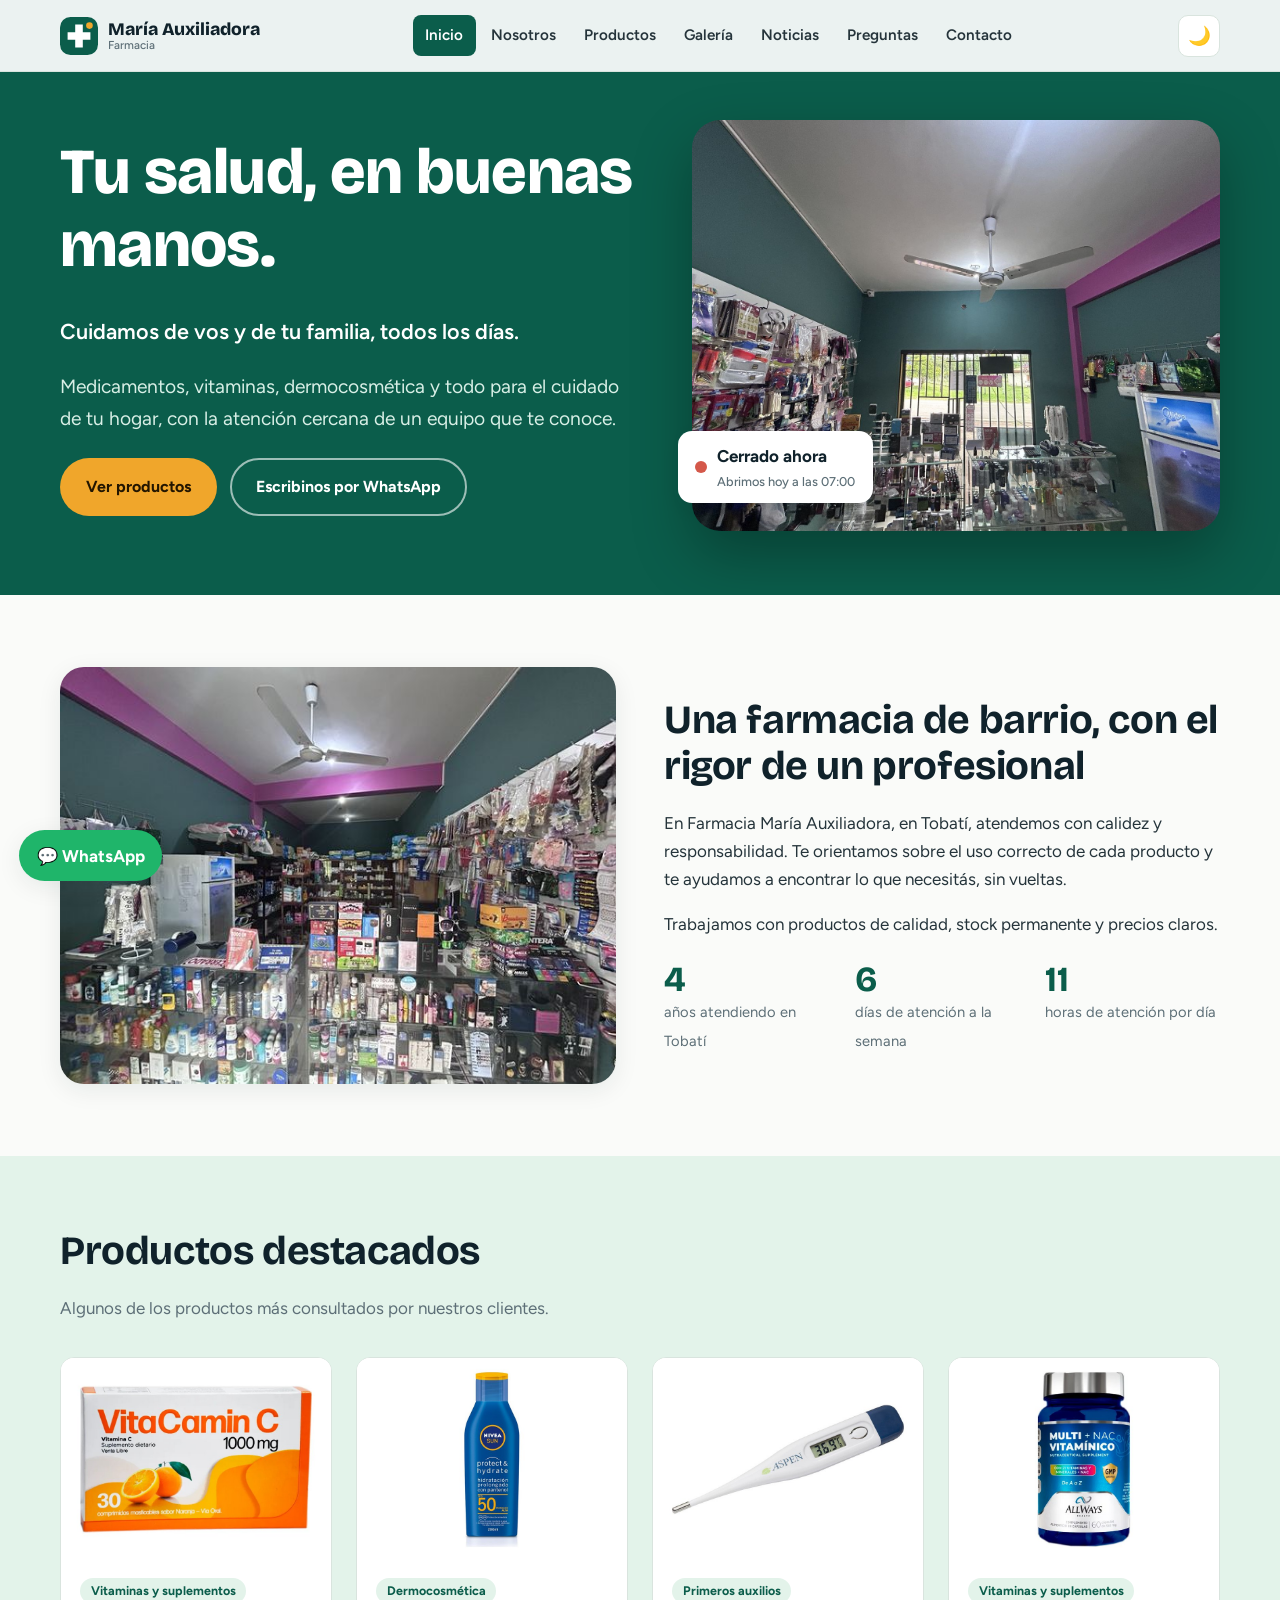
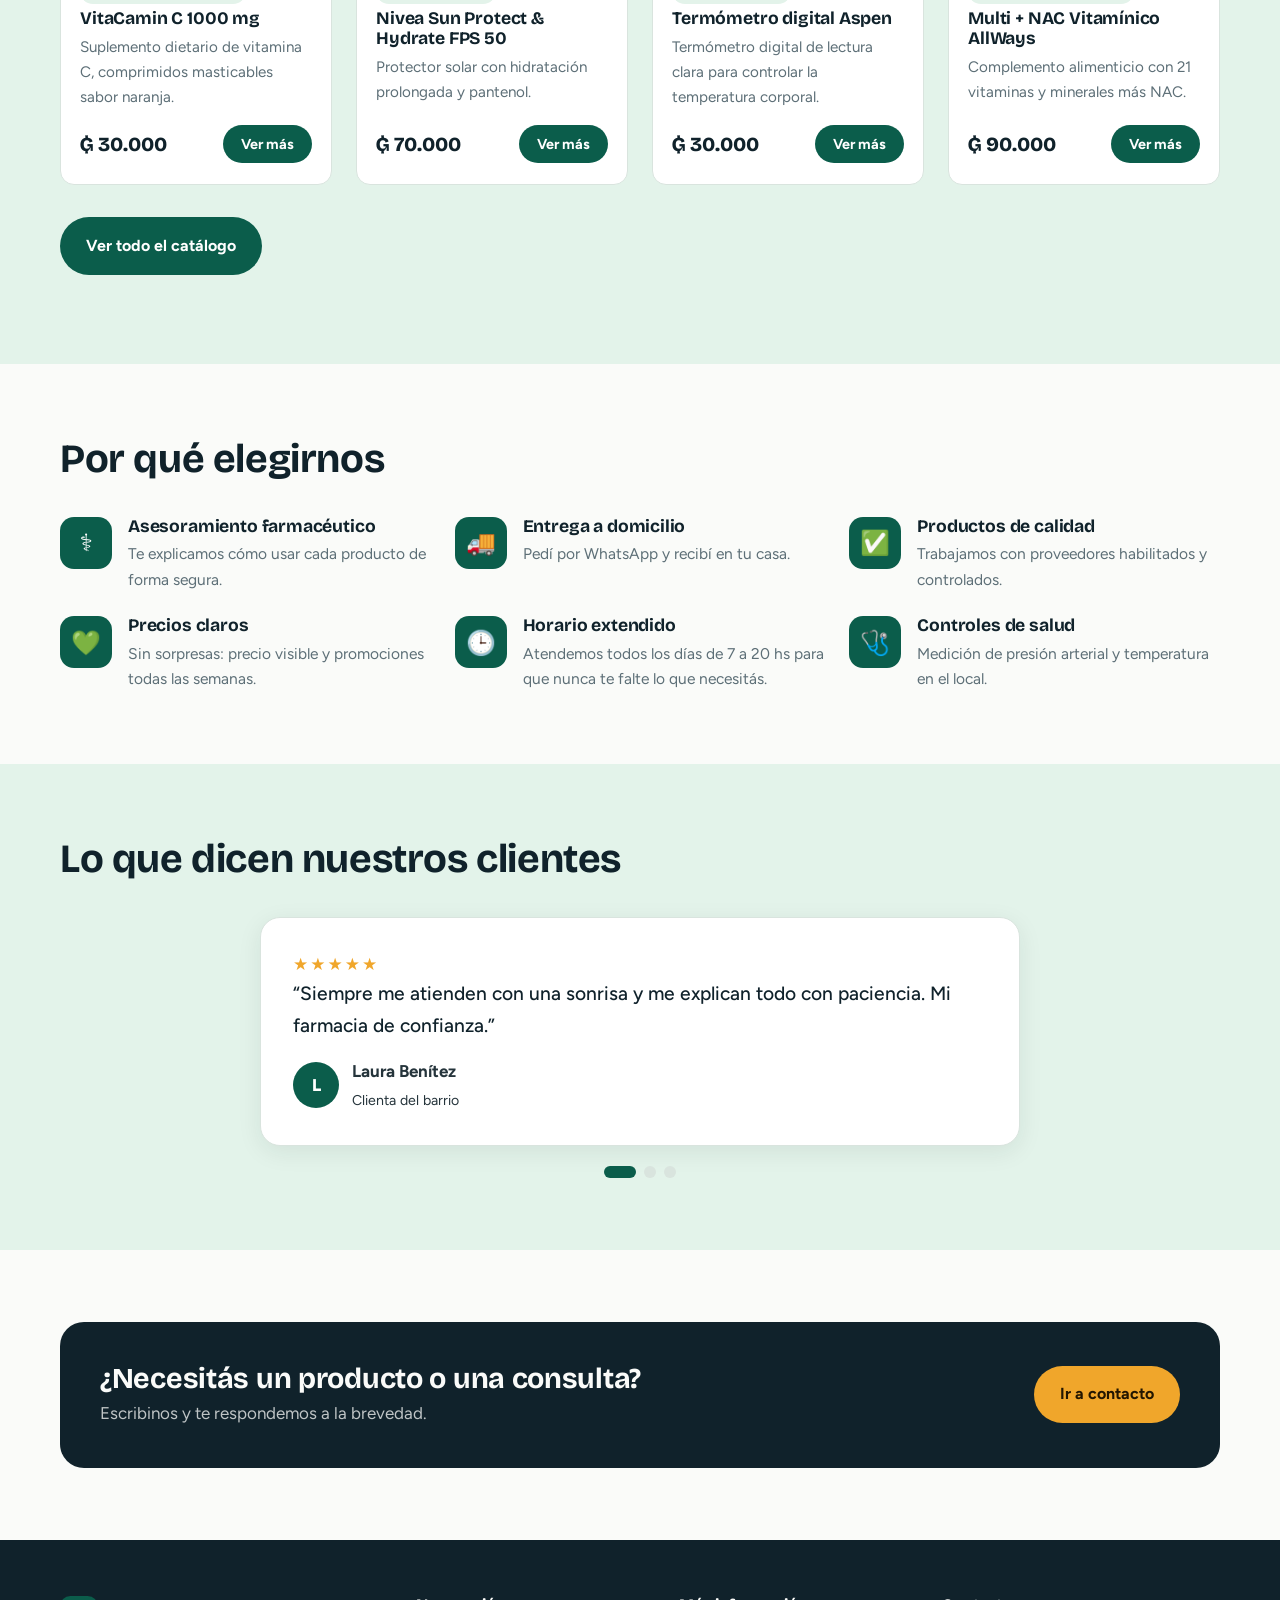
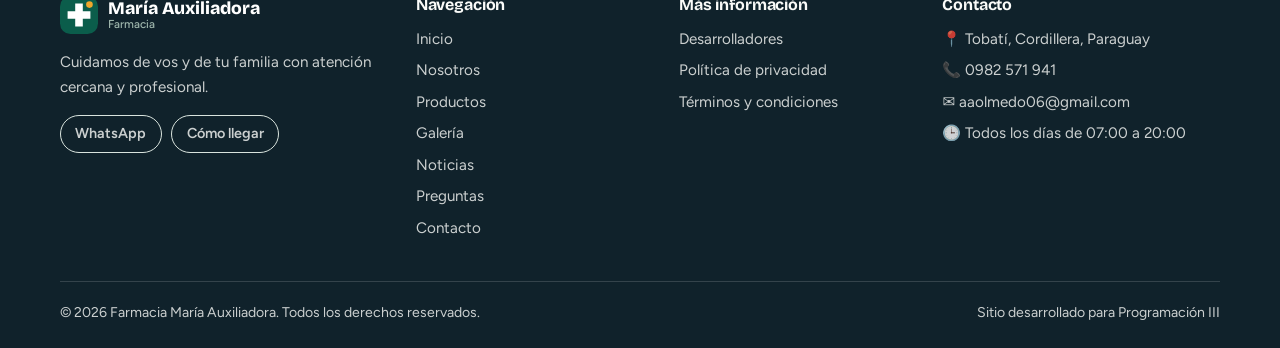
==== index.html @ 0230e65f "Add files via upload" ====
<!DOCTYPE html>
<html lang="es">
<head>
  <meta charset="UTF-8">
  <meta name="viewport" content="width=device-width, initial-scale=1">
  <title>Inicio | Farmacia María Auxiliadora</title>
  <meta name="description" content="Farmacia María Auxiliadora: medicamentos, vitaminas, dermocosmética y atención farmacéutica cerca tuyo.">
  <link rel="icon" href="data:image/svg+xml,%3Csvg xmlns='http://www.w3.org/2000/svg' viewBox='0 0 40 40'%3E%3Crect width='40' height='40' rx='11' fill='%230b5d4b'/%3E%3Cpath d='M16 8h8v8h8v8h-8v8h-8v-8H8v-8h8z' fill='%23fff'/%3E%3C/svg%3E">
  <link rel="preconnect" href="https://fonts.googleapis.com">
  <link rel="preconnect" href="https://fonts.gstatic.com" crossorigin>
  <link href="https://fonts.googleapis.com/css2?family=Bricolage+Grotesque:opsz,wght@12..96,500;12..96,700;12..96,800&family=Figtree:wght@400;500;600;700&display=swap" rel="stylesheet">
  <!-- Aplica el tema guardado antes de pintar la página (evita parpadeo) -->
  <script>
    try {
      var t = localStorage.getItem("tema") || (matchMedia("(prefers-color-scheme: dark)").matches ? "dark" : "light");
      document.documentElement.dataset.theme = t;
    } catch (e) {}
  </script>
  <link rel="stylesheet" href="css/styles.css">
</head>
<body>
  <a class="saltar" href="#contenido">Saltar al contenido</a>

  <header class="header">
    <div class="contenedor">
      <a class="logo" href="index.html" aria-label="Farmacia María Auxiliadora, ir al inicio"><svg viewBox="0 0 40 40" aria-hidden="true"><rect width="40" height="40" rx="11" fill="#0b5d4b"/><path d="M16 8h8v8h8v8h-8v8h-8v-8H8v-8h8z" fill="#fff"/><circle cx="31" cy="9" r="3.5" fill="#f0a62b"/></svg><span>María Auxiliadora<small>Farmacia</small></span></a>
      <nav class="nav" id="nav" aria-label="Navegación principal"><ul><li><a href="index.html" aria-current="page">Inicio</a></li><li><a href="nosotros.html">Nosotros</a></li><li><a href="productos.html">Productos</a></li><li><a href="galeria.html">Galería</a></li><li><a href="noticias.html">Noticias</a></li><li><a href="faq.html">Preguntas</a></li><li><a href="contacto.html">Contacto</a></li></ul></nav>
      <div class="acciones-header">
        <button class="btn-icono" id="btn-tema" aria-label="Cambiar tema">🌙</button>
        <button class="btn-icono menu-btn" id="btn-menu" aria-label="Abrir menú" aria-expanded="false" aria-controls="nav">☰</button>
      </div>
    </div>
  </header>

  <main id="contenido">
    <section class="hero">
      <div class="contenedor hero-grid">
        <div class="hero-texto">
          <h1>Tu salud, en buenas manos.</h1>
          <p class="eslogan">Cuidamos de vos y de tu familia, todos los días.</p>
          <p>Medicamentos, vitaminas, dermocosmética y todo para el cuidado de tu hogar, con la atención cercana de un equipo que te conoce.</p>
          <div class="hero-botones">
            <a class="btn btn-primario" href="productos.html">Ver productos</a>
            <a class="btn btn-secundario" data-wa data-wa-texto="Hola, quisiera hacer una consulta." href="#">Escribinos por WhatsApp</a>
          </div>
        </div>
        <div class="hero-imagen">
          <img src="img/gal-18.jpg" alt="Interior de la farmacia con góndolas de productos" width="900" height="700">
          <div class="estado-abierto" data-abierto role="status"><span class="punto"></span><div><span class="estado-texto">Verificando…</span><small class="estado-detalle"></small></div></div>
        </div>
      </div>
    </section>

    <section class="seccion" id="presentacion">
      <div class="contenedor grid-2">
        <img class="imagen-redonda" src="img/gal-04-t.jpg" alt="Mostrador y góndolas de la farmacia" loading="lazy">
        <div>
          <h2>Una farmacia de barrio, con el rigor de un profesional</h2>
          <p>En Farmacia María Auxiliadora, en Tobatí, atendemos con calidez y responsabilidad. Te orientamos sobre el uso correcto de cada producto y te ayudamos a encontrar lo que necesitás, sin vueltas.</p>
          <p>Trabajamos con productos de calidad, stock permanente y precios claros.</p>
          <div class="contadores">
            <div class="contador"><strong data-contar="5">0</strong><span>años atendiendo en Tobatí</span></div>
            <div class="contador"><strong data-contar="7">0</strong><span>días de atención a la semana</span></div>
            <div class="contador"><strong data-contar="13">0</strong><span>horas de atención por día</span></div>
          </div>
        </div>
      </div>
    </section>

    <section class="seccion alt" id="destacados">
      <div class="contenedor">
        <div class="encabezado-seccion">
          <h2>Productos destacados</h2>
          <p>Algunos de los productos más consultados por nuestros clientes.</p>
        </div>
        <div class="grid-4" id="grid-destacados"></div>
        <p style="margin-top:2rem"><a class="btn btn-oscuro" href="productos.html">Ver todo el catálogo</a></p>
      </div>
    </section>

    <section class="seccion" id="beneficios">
      <div class="contenedor">
        <div class="encabezado-seccion"><h2>Por qué elegirnos</h2></div>
        <div class="grid-3">
          <div class="beneficio"><span class="ico">⚕️</span><div><h3>Asesoramiento farmacéutico</h3><p>Te explicamos cómo usar cada producto de forma segura.</p></div></div>
          <div class="beneficio"><span class="ico">🚚</span><div><h3>Entrega a domicilio</h3><p>Pedí por WhatsApp y recibí en tu casa.</p></div></div>
          <div class="beneficio"><span class="ico">✅</span><div><h3>Productos de calidad</h3><p>Trabajamos con proveedores habilitados y controlados.</p></div></div>
          <div class="beneficio"><span class="ico">💚</span><div><h3>Precios claros</h3><p>Sin sorpresas: precio visible y promociones todas las semanas.</p></div></div>
          <div class="beneficio"><span class="ico">🕒</span><div><h3>Horario extendido</h3><p>Atendemos todos los días de 7 a 20 hs para que nunca te falte lo que necesitás.</p></div></div>
          <div class="beneficio"><span class="ico">🩺</span><div><h3>Controles de salud</h3><p>Medición de presión arterial y temperatura en el local.</p></div></div>
        </div>
      </div>
    </section>

    <section class="seccion alt" id="testimonios-seccion">
      <div class="contenedor">
        <div class="encabezado-seccion"><h2>Lo que dicen nuestros clientes</h2></div>
        <div class="testimonios" id="testimonios" aria-live="polite"></div>
      </div>
    </section>

    <section class="seccion">
      <div class="contenedor">
        <div class="banda">
          <div><h2>¿Necesitás un producto o una consulta?</h2><p>Escribinos y te respondemos a la brevedad.</p></div>
          <a class="btn btn-primario" href="contacto.html">Ir a contacto</a>
        </div>
      </div>
    </section>
  </main>

  <footer class="footer">
    <div class="contenedor">
      <div class="footer-grid">
        <div>
          <a class="logo" href="index.html" style="color:#fff"><svg viewBox="0 0 40 40" aria-hidden="true"><rect width="40" height="40" rx="11" fill="#0b5d4b"/><path d="M16 8h8v8h8v8h-8v8h-8v-8H8v-8h8z" fill="#fff"/><circle cx="31" cy="9" r="3.5" fill="#f0a62b"/></svg><span>María Auxiliadora<small style="color:#9fb7ad">Farmacia</small></span></a>
          <p style="margin-top:1rem">Cuidamos de vos y de tu familia con atención cercana y profesional.</p>
          <div class="redes">
            <a data-wa href="#">WhatsApp</a>
            <a data-mapa-link href="#">Cómo llegar</a>
          </div>
        </div>
        <div>
          <h3>Navegación</h3>
          <ul><li><a href="index.html">Inicio</a></li><li><a href="nosotros.html">Nosotros</a></li><li><a href="productos.html">Productos</a></li><li><a href="galeria.html">Galería</a></li><li><a href="noticias.html">Noticias</a></li><li><a href="faq.html">Preguntas</a></li><li><a href="contacto.html">Contacto</a></li></ul>
        </div>
        <div>
          <h3>Más información</h3>
          <ul>
            <li><a href="desarrolladores.html">Desarrolladores</a></li>
            <li><a href="privacidad.html">Política de privacidad</a></li>
            <li><a href="privacidad.html#terminos">Términos y condiciones</a></li>
          </ul>
        </div>
        <div>
          <h3>Contacto</h3>
          <ul>
            <li>📍 <span data-cfg="direccion">Dirección</span></li>
            <li>📞 <a data-tel href="#"><span data-cfg="telefono">Teléfono</span></a></li>
            <li>✉️ <a data-mail href="#"><span data-cfg="email">Correo</span></a></li>
            <li>🕒 <span data-cfg="horarioTexto">Horario</span></li>
          </ul>
        </div>
      </div>
      <div class="footer-final">
        <span>© <span data-anio>2026</span> Farmacia María Auxiliadora. Todos los derechos reservados.</span>
        <span>Sitio desarrollado para Programación III</span>
      </div>
    </div>
  </footer>

  <a class="whatsapp-flotante" data-wa href="#" aria-label="Escribinos por WhatsApp">💬 <span>WhatsApp</span></a>
  <button class="volver-arriba" id="volver-arriba" aria-label="Volver arriba">↑</button>

  <!-- Modal reutilizable (productos, noticias, galería) -->
  <div class="modal-fondo" id="modal">
    <div class="modal" role="dialog" aria-modal="true" aria-label="Información ampliada">
      <button class="btn-icono modal-cerrar" aria-label="Cerrar">✕</button>
      <div id="modal-cuerpo"></div>
    </div>
  </div>

  <script src="js/config.js"></script>
  <script src="js/data.js"></script>
  <script src="js/main.js"></script>
  <script src="js/productos.js"></script>
</body>
</html>
---- css/styles.css ----
/* ==========================================================
   Farmacia María Auxiliadora - Hoja de estilos principal
   Índice: 1 Variables · 2 Base · 3 Header · 4 Botones · 5 Hero
   6 Secciones · 7 Tarjetas · 8 Modal · 9 Galería · 10 FAQ
   11 Formulario · 12 Footer · 13 Utilidades · 14 Responsive
   ========================================================== */

/* 1. VARIABLES (tema claro por defecto) */
:root {
  --verde: #0b5d4b;
  --verde-claro: #1d8b6f;
  --menta: #e3f3ea;
  --ambar: #f0a62b;
  --tinta: #10222b;
  --texto: #25343b;
  --suave: #5d6f77;
  --fondo: #fafbf9;
  --superficie: #ffffff;
  --borde: #d9e4de;
  --sombra: 0 6px 24px rgba(16, 34, 43, .08);
  --radio: 14px;
  --alto-header: 72px;
  color-scheme: light;
}
:root[data-theme="dark"] {
  --verde: #4cc4a0;
  --verde-claro: #6fd6b6;
  --menta: #14312b;
  --ambar: #f5b950;
  --tinta: #eaf3ef;
  --texto: #cfdcd6;
  --suave: #93a69e;
  --fondo: #0c1815;
  --superficie: #13231f;
  --borde: #25403a;
  --sombra: 0 6px 24px rgba(0, 0, 0, .4);
  color-scheme: dark;
}

/* 2. BASE */
*, *::before, *::after { box-sizing: border-box; }
html { scroll-behavior: smooth; scroll-padding-top: var(--alto-header); }
body {
  margin: 0;
  font-family: "Figtree", system-ui, -apple-system, "Segoe UI", sans-serif;
  font-size: 1.0625rem;
  line-height: 1.65;
  color: var(--texto);
  background: var(--fondo);
  transition: background .3s, color .3s;
}
img { max-width: 100%; height: auto; display: block; }
h1, h2, h3, h4 {
  font-family: "Bricolage Grotesque", "Figtree", system-ui, sans-serif;
  color: var(--tinta);
  line-height: 1.15;
  margin: 0 0 .5em;
  letter-spacing: -.01em;
}
h1 { font-size: clamp(2.3rem, 5.5vw, 4rem); font-weight: 800; }
h2 { font-size: clamp(1.7rem, 3.4vw, 2.5rem); font-weight: 700; }
h3 { font-size: 1.25rem; font-weight: 700; }
p { margin: 0 0 1em; max-width: 68ch; }
a { color: var(--verde); }
:focus-visible { outline: 3px solid var(--ambar); outline-offset: 2px; border-radius: 4px; }
.contenedor { width: min(1160px, 92%); margin-inline: auto; }
.solo-lectores { position: absolute; width: 1px; height: 1px; overflow: hidden; clip: rect(0 0 0 0); white-space: nowrap; }
.saltar { position: absolute; left: -999px; top: 8px; background: var(--ambar); color: #000; padding: .5rem 1rem; z-index: 200; border-radius: 6px; }
.saltar:focus { left: 8px; }

/* 3. HEADER FIJO */
.header {
  position: fixed; inset: 0 0 auto 0; height: var(--alto-header); z-index: 100;
  background: color-mix(in srgb, var(--superficie) 92%, transparent);
  backdrop-filter: blur(10px);
  border-bottom: 1px solid var(--borde);
}
.header .contenedor { height: 100%; display: flex; align-items: center; justify-content: space-between; gap: 1rem; }
.logo { display: flex; align-items: center; gap: .6rem; text-decoration: none; color: var(--tinta); font-family: "Bricolage Grotesque", sans-serif; font-weight: 800; font-size: 1.1rem; line-height: 1.1; }
.logo svg { width: 38px; height: 38px; flex: none; }
.logo small { display: block; font-family: "Figtree", sans-serif; font-weight: 500; font-size: .72rem; color: var(--suave); }
.nav ul { list-style: none; display: flex; gap: .15rem; margin: 0; padding: 0; }
.nav a { display: block; padding: .5rem .8rem; border-radius: 8px; text-decoration: none; color: var(--texto); font-weight: 600; font-size: .95rem; transition: background .2s, color .2s; }
.nav a:hover { background: var(--menta); color: var(--verde); }
.nav a[aria-current="page"] { background: var(--verde); color: #fff; }
:root[data-theme="dark"] .nav a[aria-current="page"] { color: #07231c; }
.acciones-header { display: flex; align-items: center; gap: .4rem; }
.btn-icono { width: 42px; height: 42px; border-radius: 10px; border: 1px solid var(--borde); background: var(--superficie); color: var(--tinta); cursor: pointer; display: grid; place-items: center; font-size: 1.15rem; transition: transform .2s, background .2s; }
.btn-icono:hover { background: var(--menta); transform: rotate(12deg); }
.menu-btn { display: none; }

/* 4. BOTONES */
.btn { display: inline-flex; align-items: center; gap: .5rem; padding: .85rem 1.5rem; border-radius: 999px; font-weight: 700; font-size: 1rem; text-decoration: none; border: 2px solid transparent; cursor: pointer; font-family: inherit; transition: transform .2s, box-shadow .2s, background .2s; }
.btn:hover { transform: translateY(-2px); box-shadow: var(--sombra); }
.btn-primario { background: var(--ambar); color: #231600; }
.btn-secundario { background: transparent; color: var(--verde); border-color: var(--verde); }
.btn-oscuro { background: var(--verde); color: #fff; }
:root[data-theme="dark"] .btn-oscuro { color: #07231c; }
.btn-chico { padding: .5rem 1rem; font-size: .9rem; }

/* 5. HERO */
.hero { background: var(--verde); color: #fff; padding: calc(var(--alto-header) + 3rem) 0 4rem; position: relative; overflow: hidden; }
:root[data-theme="dark"] .hero { background: #0d3d33; }
.hero-grid { display: grid; grid-template-columns: 1.05fr .95fr; gap: 3rem; align-items: center; }
.hero h1 { color: #fff; }
.hero p { color: #d8efe6; font-size: 1.2rem; }
.hero .eslogan { font-size: 1.35rem; font-weight: 600; color: #fff; }
.hero-botones { display: flex; flex-wrap: wrap; gap: .8rem; margin-top: 1.5rem; }
.hero .btn-secundario { color: #fff; border-color: rgba(255, 255, 255, .6); }
.hero .btn-secundario:hover { background: rgba(255, 255, 255, .12); }
.hero-imagen { position: relative; }
.hero-imagen img { width: 100%; aspect-ratio: 9 / 7; object-fit: cover; border-radius: 28px; box-shadow: 0 24px 60px rgba(0, 0, 0, .3); animation: flotar 6s ease-in-out infinite; }
.estado-abierto { position: absolute; left: -14px; bottom: 28px; background: var(--superficie); color: var(--tinta); padding: .7rem 1.1rem; border-radius: 14px; box-shadow: var(--sombra); display: flex; align-items: center; gap: .6rem; font-weight: 700; }
.estado-abierto small { display: block; font-weight: 500; color: var(--suave); font-size: .8rem; }
.punto { width: 12px; height: 12px; border-radius: 50%; background: #9aa7a1; flex: none; }
.punto.abierto { background: #1fb56a; animation: pulso 1.8s infinite; }
.punto.cerrado { background: #d4584a; }
@keyframes flotar { 0%, 100% { transform: translateY(0); } 50% { transform: translateY(-12px); } }
@keyframes pulso { 0% { box-shadow: 0 0 0 0 rgba(31, 181, 106, .6); } 70% { box-shadow: 0 0 0 12px rgba(31, 181, 106, 0); } 100% { box-shadow: 0 0 0 0 rgba(31, 181, 106, 0); } }
.hero-texto > * { animation: entrada .7s both; }
.hero-texto > *:nth-child(2) { animation-delay: .12s; }
.hero-texto > *:nth-child(3) { animation-delay: .24s; }
.hero-texto > *:nth-child(4) { animation-delay: .36s; }
@keyframes entrada { from { opacity: 0; transform: translateY(24px); } to { opacity: 1; transform: none; } }

/* Cabecera de páginas internas */
.page-hero { background: var(--menta); padding: calc(var(--alto-header) + 2.5rem) 0 2.5rem; border-bottom: 1px solid var(--borde); }
.page-hero p { color: var(--suave); font-size: 1.15rem; margin: 0; }
.page-hero h1 { font-size: clamp(2rem, 4.5vw, 3rem); }
.migas { font-size: .9rem; color: var(--suave); margin-bottom: .8rem; }
.migas a { color: var(--suave); }

/* 6. SECCIONES */
.seccion { padding: 4.5rem 0; }
.seccion.alt { background: var(--menta); }
.encabezado-seccion { margin-bottom: 2.2rem; max-width: 640px; }
.encabezado-seccion p { color: var(--suave); }
.grid-2 { display: grid; grid-template-columns: 1fr 1fr; gap: 3rem; align-items: center; }
.grid-3 { display: grid; grid-template-columns: repeat(3, 1fr); gap: 1.5rem; }
.grid-4 { display: grid; grid-template-columns: repeat(4, 1fr); gap: 1.5rem; }
.imagen-redonda { border-radius: 24px; box-shadow: var(--sombra); width: 100%; }
.contadores { display: grid; grid-template-columns: repeat(3, 1fr); gap: 1rem; margin-top: 1.5rem; }
.contador strong { display: block; font-family: "Bricolage Grotesque", sans-serif; font-size: 2.2rem; color: var(--verde); line-height: 1; }
.contador span { color: var(--suave); font-size: .92rem; }
.beneficio { display: flex; gap: 1rem; align-items: flex-start; }
.beneficio .ico { flex: none; width: 52px; height: 52px; border-radius: 14px; background: var(--verde); color: #fff; display: grid; place-items: center; font-size: 1.5rem; }
:root[data-theme="dark"] .beneficio .ico { color: #07231c; }
.beneficio h3 { margin-bottom: .25rem; font-size: 1.1rem; }
.beneficio p { margin: 0; color: var(--suave); font-size: .97rem; }

/* Testimonios */
.testimonios { position: relative; max-width: 760px; margin-inline: auto; }
.testi { display: none; background: var(--superficie); border: 1px solid var(--borde); border-radius: 20px; padding: 2rem; box-shadow: var(--sombra); animation: entrada .5s; }
.testi.activo { display: block; }
.testi blockquote { margin: 0 0 1rem; font-size: 1.2rem; font-weight: 500; color: var(--tinta); }
.testi footer { display: flex; align-items: center; gap: .8rem; }
.testi .avatar { width: 46px; height: 46px; border-radius: 50%; background: var(--verde); color: #fff; display: grid; place-items: center; font-weight: 800; }
:root[data-theme="dark"] .testi .avatar { color: #07231c; }
.estrellas { color: var(--ambar); letter-spacing: 2px; }
.puntos { display: flex; gap: .5rem; justify-content: center; margin-top: 1.2rem; }
.puntos button { width: 12px; height: 12px; border-radius: 50%; border: 0; background: var(--borde); cursor: pointer; padding: 0; transition: width .3s, background .3s; }
.puntos button.activo { background: var(--verde); width: 32px; border-radius: 8px; }

/* Banda de llamada a la acción */
.banda { background: var(--tinta); color: var(--fondo); border-radius: 24px; padding: 2.5rem; display: flex; justify-content: space-between; align-items: center; gap: 1.5rem; flex-wrap: wrap; }
.banda h2 { color: var(--fondo); margin: 0 0 .3rem; font-size: 1.8rem; }
.banda p { margin: 0; color: color-mix(in srgb, var(--fondo) 75%, transparent); }

/* Línea de tiempo */
.timeline { list-style: none; margin: 0; padding: 0 0 0 1.6rem; border-left: 3px solid var(--verde); }
.timeline li { position: relative; padding: 0 0 1.8rem 1.2rem; }
.timeline li::before { content: ""; position: absolute; left: -2.1rem; top: .35rem; width: 18px; height: 18px; border-radius: 50%; background: var(--ambar); border: 3px solid var(--fondo); }
.timeline strong { font-family: "Bricolage Grotesque", sans-serif; color: var(--verde); font-size: 1.2rem; }
.timeline p { margin: .15rem 0 0; }

/* Organigrama */
.organigrama { display: flex; flex-direction: column; align-items: center; gap: 1.5rem; }
.org-fila { display: flex; gap: 1.2rem; justify-content: center; flex-wrap: wrap; position: relative; }
.org-nodo { background: var(--superficie); border: 1px solid var(--borde); border-radius: var(--radio); padding: 1rem; width: 200px; text-align: center; box-shadow: var(--sombra); }
.org-nodo img { width: 84px; height: 84px; border-radius: 50%; margin: 0 auto .6rem; object-fit: cover; }
.org-nodo h3 { font-size: 1rem; margin: 0; }
.org-nodo p { margin: 0; font-size: .88rem; color: var(--suave); }
.org-linea { width: 3px; height: 24px; background: var(--verde); }

/* 7. TARJETAS */
.tarjeta { background: var(--superficie); border: 1px solid var(--borde); border-radius: var(--radio); overflow: hidden; display: flex; flex-direction: column; transition: transform .25s, box-shadow .25s; }
.tarjeta:hover { transform: translateY(-5px); box-shadow: var(--sombra); }
.tarjeta img { width: 100%; aspect-ratio: 4 / 3; object-fit: cover; }
.tarjeta-cuerpo { padding: 1.1rem 1.2rem 1.3rem; display: flex; flex-direction: column; gap: .35rem; flex: 1; }
.tarjeta-cuerpo h3 { margin: 0; font-size: 1.1rem; }
.tarjeta-cuerpo p { margin: 0; font-size: .95rem; color: var(--suave); flex: 1; }
.etiqueta { align-self: flex-start; background: var(--menta); color: var(--verde); font-size: .78rem; font-weight: 700; padding: .15rem .65rem; border-radius: 999px; }
.precio { font-family: "Bricolage Grotesque", sans-serif; font-weight: 800; font-size: 1.25rem; color: var(--tinta); }
.tarjeta-pie { display: flex; justify-content: space-between; align-items: center; margin-top: .6rem; }
.fecha { font-size: .85rem; color: var(--suave); }

.tarjeta img.foto-producto, .modal-contenido > img.foto-producto { background: #fff; object-fit: contain; }

/* Filtros */
.barra-filtros { display: flex; flex-wrap: wrap; gap: .6rem; align-items: center; margin-bottom: 2rem; }
.chip { border: 1px solid var(--borde); background: var(--superficie); color: var(--texto); padding: .45rem 1rem; border-radius: 999px; cursor: pointer; font-family: inherit; font-weight: 600; font-size: .92rem; transition: background .2s, color .2s; }
.chip:hover { background: var(--menta); }
.chip.activo { background: var(--verde); color: #fff; border-color: var(--verde); }
:root[data-theme="dark"] .chip.activo { color: #07231c; }
.buscador { margin-left: auto; padding: .55rem 1rem; border-radius: 999px; border: 1px solid var(--borde); background: var(--superficie); color: var(--texto); font-family: inherit; font-size: .95rem; min-width: 220px; }
.vacio { padding: 2rem; text-align: center; color: var(--suave); grid-column: 1 / -1; }

/* 8. MODAL */
.modal-fondo { position: fixed; inset: 0; background: rgba(8, 20, 17, .75); z-index: 300; display: none; align-items: center; justify-content: center; padding: 1rem; }
.modal-fondo.abierto { display: flex; animation: aparecer .25s; }
.modal { background: var(--superficie); color: var(--texto); border-radius: 20px; width: min(760px, 100%); max-height: 92vh; overflow: auto; position: relative; animation: subir .3s; }
.modal-cerrar { position: absolute; top: .7rem; right: .7rem; z-index: 2; background: var(--superficie); }
.modal-contenido { display: grid; grid-template-columns: 1fr 1fr; }
.modal-contenido > img { width: 100%; height: 100%; object-fit: cover; min-height: 280px; }
.modal-texto { padding: 2rem 1.8rem; }
.modal-texto h2 { font-size: 1.6rem; margin-top: .6rem; }
.modal-texto ul { padding-left: 1.2rem; color: var(--suave); }
.modal-noticia { display: block; }
.modal-noticia > img { aspect-ratio: 16 / 7; min-height: 0; height: auto; }
.nota-legal { font-size: .85rem; color: var(--suave); border-top: 1px solid var(--borde); padding-top: .8rem; margin-top: 1rem; }
@keyframes aparecer { from { opacity: 0; } to { opacity: 1; } }
@keyframes subir { from { opacity: 0; transform: translateY(30px) scale(.97); } to { opacity: 1; transform: none; } }

/* 9. GALERÍA */
.galeria { display: grid; grid-template-columns: repeat(4, 1fr); gap: 1rem; }
.galeria-item { position: relative; border-radius: var(--radio); overflow: hidden; cursor: zoom-in; border: 0; padding: 0; background: none; aspect-ratio: 4 / 3; }
.galeria-item img { width: 100%; height: 100%; object-fit: cover; transition: transform .5s; }
.galeria-item::after { content: attr(data-titulo); position: absolute; inset: auto 0 0 0; padding: 2rem .9rem .7rem; color: #fff; font-weight: 700; text-align: left; background: linear-gradient(transparent, rgba(0, 0, 0, .7)); transform: translateY(100%); transition: transform .3s; }
.galeria-item:hover img, .galeria-item:focus-visible img { transform: scale(1.12); }
.galeria-item:hover::after, .galeria-item:focus-visible::after { transform: none; }
.lightbox { background: none; width: auto; max-width: 92vw; overflow: visible; text-align: center; }
.lightbox img { max-height: 76vh; width: auto; margin: 0 auto; border-radius: 16px; }
.lightbox p { color: #fff; margin: .8rem auto 0; font-weight: 600; }
.lb-nav { position: fixed; top: 50%; transform: translateY(-50%); background: var(--superficie); }
.lb-prev { left: 1rem; } .lb-next { right: 1rem; }
.lightbox .modal-cerrar { position: fixed; top: 1rem; right: 1rem; }

/* 10. PREGUNTAS FRECUENTES (accordion) */
.accordion { max-width: 820px; margin-inline: auto; display: grid; gap: .8rem; }
.acc-item { background: var(--superficie); border: 1px solid var(--borde); border-radius: var(--radio); overflow: hidden; }
.acc-btn { width: 100%; text-align: left; background: none; border: 0; padding: 1.1rem 1.3rem; font: 700 1.05rem "Bricolage Grotesque", sans-serif; color: var(--tinta); cursor: pointer; display: flex; justify-content: space-between; align-items: center; gap: 1rem; }
.acc-btn::after { content: "+"; font-size: 1.6rem; color: var(--verde); transition: transform .3s; line-height: 1; }
.acc-btn[aria-expanded="true"]::after { transform: rotate(45deg); }
.acc-panel { max-height: 0; overflow: hidden; transition: max-height .35s ease; }
.acc-panel p { padding: 0 1.3rem 1.2rem; margin: 0; color: var(--suave); }

/* 11. FORMULARIO Y CONTACTO */
.contacto-grid { display: grid; grid-template-columns: 1fr 1.2fr; gap: 2.5rem; }
.dato { display: flex; gap: .9rem; margin-bottom: 1.2rem; }
.dato .ico { flex: none; width: 44px; height: 44px; border-radius: 12px; background: var(--menta); display: grid; place-items: center; font-size: 1.2rem; }
.dato h3 { font-size: 1rem; margin: 0; }
.dato p { margin: 0; color: var(--suave); }
.mapa { width: 100%; height: 280px; border: 0; border-radius: var(--radio); margin-top: 1rem; }
.redes { display: flex; gap: .6rem; flex-wrap: wrap; }
.redes a { padding: .4rem .9rem; border: 1px solid var(--borde); border-radius: 999px; text-decoration: none; font-weight: 600; font-size: .9rem; color: var(--texto); }
.redes a:hover { background: var(--menta); }
.formulario { background: var(--superficie); border: 1px solid var(--borde); border-radius: 20px; padding: 2rem; box-shadow: var(--sombra); }
.fila { display: grid; grid-template-columns: 1fr 1fr; gap: 1rem; }
.campo { margin-bottom: 1.1rem; display: flex; flex-direction: column; gap: .3rem; }
.campo label { font-weight: 700; font-size: .92rem; color: var(--tinta); }
.campo input, .campo select, .campo textarea { padding: .75rem .9rem; border: 2px solid var(--borde); border-radius: 10px; font: inherit; background: var(--fondo); color: var(--texto); transition: border-color .2s; }
.campo input:focus, .campo select:focus, .campo textarea:focus { outline: none; border-color: var(--verde); }
.campo textarea { min-height: 130px; resize: vertical; }
.campo.error input, .campo.error select, .campo.error textarea { border-color: #d4584a; }
.campo.ok input, .campo.ok select, .campo.ok textarea { border-color: #1fb56a; }
.msg-error { color: #d4584a; font-size: .85rem; min-height: 1.1em; }
.contador-car { font-size: .8rem; color: var(--suave); text-align: right; }
.confirmacion { display: none; background: var(--menta); border: 2px solid var(--verde-claro); border-radius: var(--radio); padding: 1.2rem; margin-top: 1rem; font-weight: 600; color: var(--tinta); }
.confirmacion.visible { display: block; animation: entrada .4s; }

/* Toast */
.toast { position: fixed; bottom: 1.5rem; left: 50%; transform: translate(-50%, 120px); background: var(--tinta); color: var(--fondo); padding: .9rem 1.4rem; border-radius: 12px; z-index: 400; font-weight: 600; box-shadow: var(--sombra); transition: transform .4s cubic-bezier(.2, 1.2, .4, 1); max-width: 90vw; }
.toast.visible { transform: translate(-50%, 0); }
.toast.error { background: #b8453f; color: #fff; }

/* Desarrolladores */
.dev { display: grid; grid-template-columns: 240px 1fr; gap: 2rem; align-items: center; background: var(--superficie); border: 1px solid var(--borde); border-radius: 22px; padding: 1.8rem; box-shadow: var(--sombra); }
.dev img { border-radius: 50%; width: 220px; height: 220px; object-fit: cover; }
.tecnologias { display: flex; flex-wrap: wrap; gap: .5rem; padding: 0; list-style: none; margin: 1rem 0 0; }
.tecnologias li { background: var(--menta); color: var(--verde); font-weight: 700; font-size: .85rem; padding: .3rem .8rem; border-radius: 999px; }

/* Texto legal */
.legal { max-width: 800px; }
.legal h2 { font-size: 1.5rem; margin-top: 2.2rem; }
.legal li { margin-bottom: .4rem; }

/* 12. FOOTER */
.footer { background: var(--tinta); color: color-mix(in srgb, var(--fondo) 80%, transparent); padding: 3.5rem 0 1.5rem; margin-top: 0; }
:root[data-theme="dark"] .footer { background: #07110f; }
.footer h3 { color: var(--fondo); font-size: 1rem; margin-bottom: .8rem; }
.footer a { color: inherit; text-decoration: none; }
.footer a:hover { color: var(--ambar); text-decoration: underline; }
.footer ul { list-style: none; padding: 0; margin: 0; display: grid; gap: .4rem; font-size: .95rem; }
.footer-grid { display: grid; grid-template-columns: 1.4fr 1fr 1fr 1.2fr; gap: 2rem; }
.footer p { font-size: .95rem; }
.footer-final { border-top: 1px solid rgba(255, 255, 255, .15); margin-top: 2.5rem; padding-top: 1.2rem; font-size: .88rem; display: flex; justify-content: space-between; flex-wrap: wrap; gap: .5rem; }

/* 13. UTILIDADES */
.volver-arriba { position: fixed; right: 1.2rem; bottom: 1.2rem; width: 50px; height: 50px; border-radius: 50%; border: 0; background: var(--ambar); color: #231600; font-size: 1.4rem; font-weight: 800; cursor: pointer; box-shadow: var(--sombra); opacity: 0; visibility: hidden; transform: translateY(20px); transition: opacity .3s, transform .3s, visibility .3s; z-index: 150; }
.volver-arriba.visible { opacity: 1; visibility: visible; transform: none; }
.whatsapp-flotante { position: fixed; left: 1.2rem; bottom: 1.2rem; background: #1fb56a; color: #fff; padding: .7rem 1.1rem; border-radius: 999px; font-weight: 700; text-decoration: none; box-shadow: var(--sombra); z-index: 150; }
.whatsapp-flotante:hover { background: #17a05b; }

/* 14. RESPONSIVE */
@media (max-width: 1020px) {
  .grid-4 { grid-template-columns: repeat(2, 1fr); }
  .galeria { grid-template-columns: repeat(3, 1fr); }
  .footer-grid { grid-template-columns: 1fr 1fr; }
}
@media (max-width: 900px) {
  .menu-btn { display: grid; }
  .nav { position: fixed; top: var(--alto-header); left: 0; right: 0; background: var(--superficie); border-bottom: 1px solid var(--borde); padding: .8rem 4%; transform: translateY(-130%); transition: transform .3s; box-shadow: var(--sombra); max-height: calc(100vh - var(--alto-header)); overflow: auto; }
  .nav.abierto { transform: none; }
  .nav ul { flex-direction: column; }
  .nav a { padding: .8rem 1rem; }
  .hero-grid, .grid-2, .contacto-grid { grid-template-columns: 1fr; }
  .hero-imagen { max-width: 520px; }
  .grid-3 { grid-template-columns: 1fr 1fr; }
  .modal-contenido { grid-template-columns: 1fr; }
  .modal-contenido > img { min-height: 0; aspect-ratio: 16 / 9; }
  .dev { grid-template-columns: 1fr; text-align: center; justify-items: center; }
  .buscador { margin-left: 0; width: 100%; }
}
@media (max-width: 600px) {
  :root { --alto-header: 64px; }
  body { font-size: 1rem; }
  .seccion { padding: 3rem 0; }
  .grid-3, .grid-4, .fila { grid-template-columns: 1fr; }
  .galeria { grid-template-columns: repeat(2, 1fr); gap: .6rem; }
  .contadores { grid-template-columns: 1fr 1fr 1fr; }
  .contador strong { font-size: 1.6rem; }
  .footer-grid { grid-template-columns: 1fr; }
  .estado-abierto { left: 8px; }
  .logo small { display: none; }
  .formulario { padding: 1.3rem; }
  .banda { padding: 1.6rem; }
  .whatsapp-flotante span { display: none; }
}
@media (prefers-reduced-motion: reduce) {
  html { scroll-behavior: auto; }
  *, *::before, *::after { animation-duration: .01ms !important; animation-iteration-count: 1 !important; transition-duration: .01ms !important; }
}
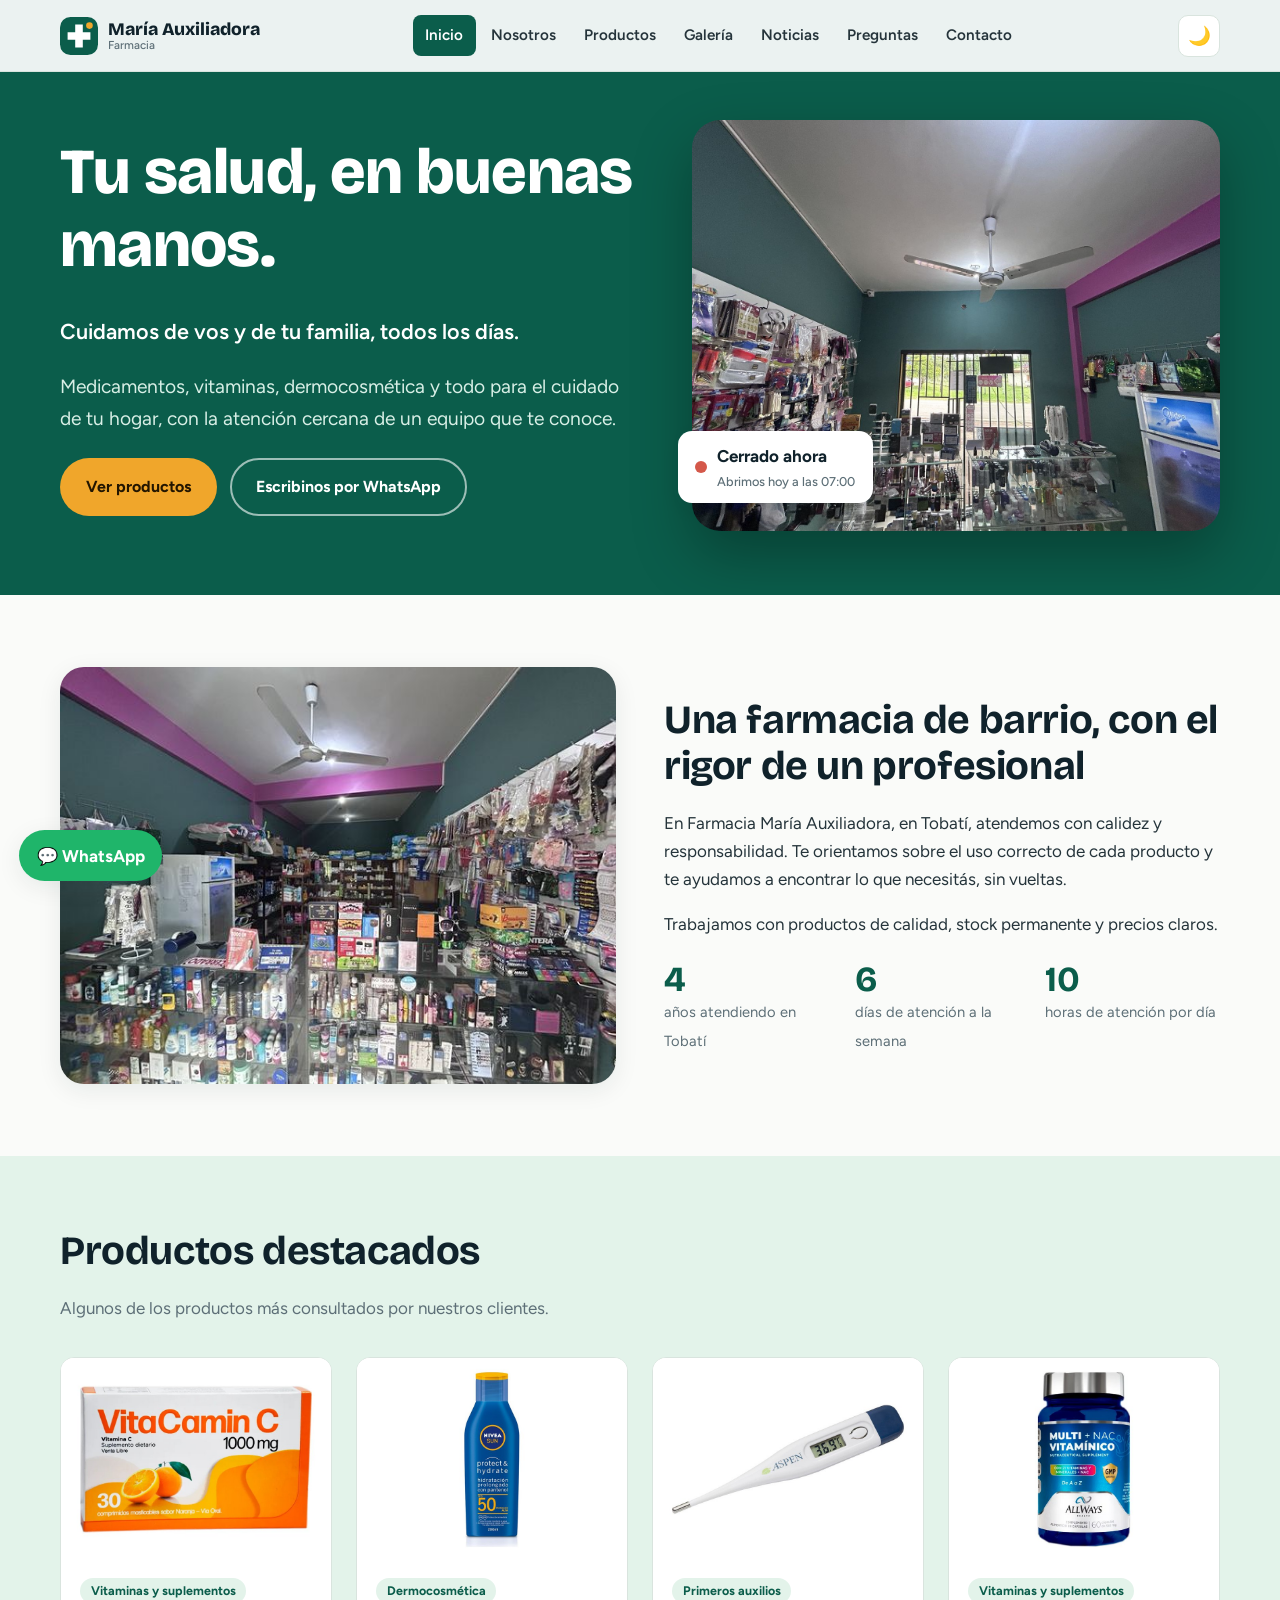
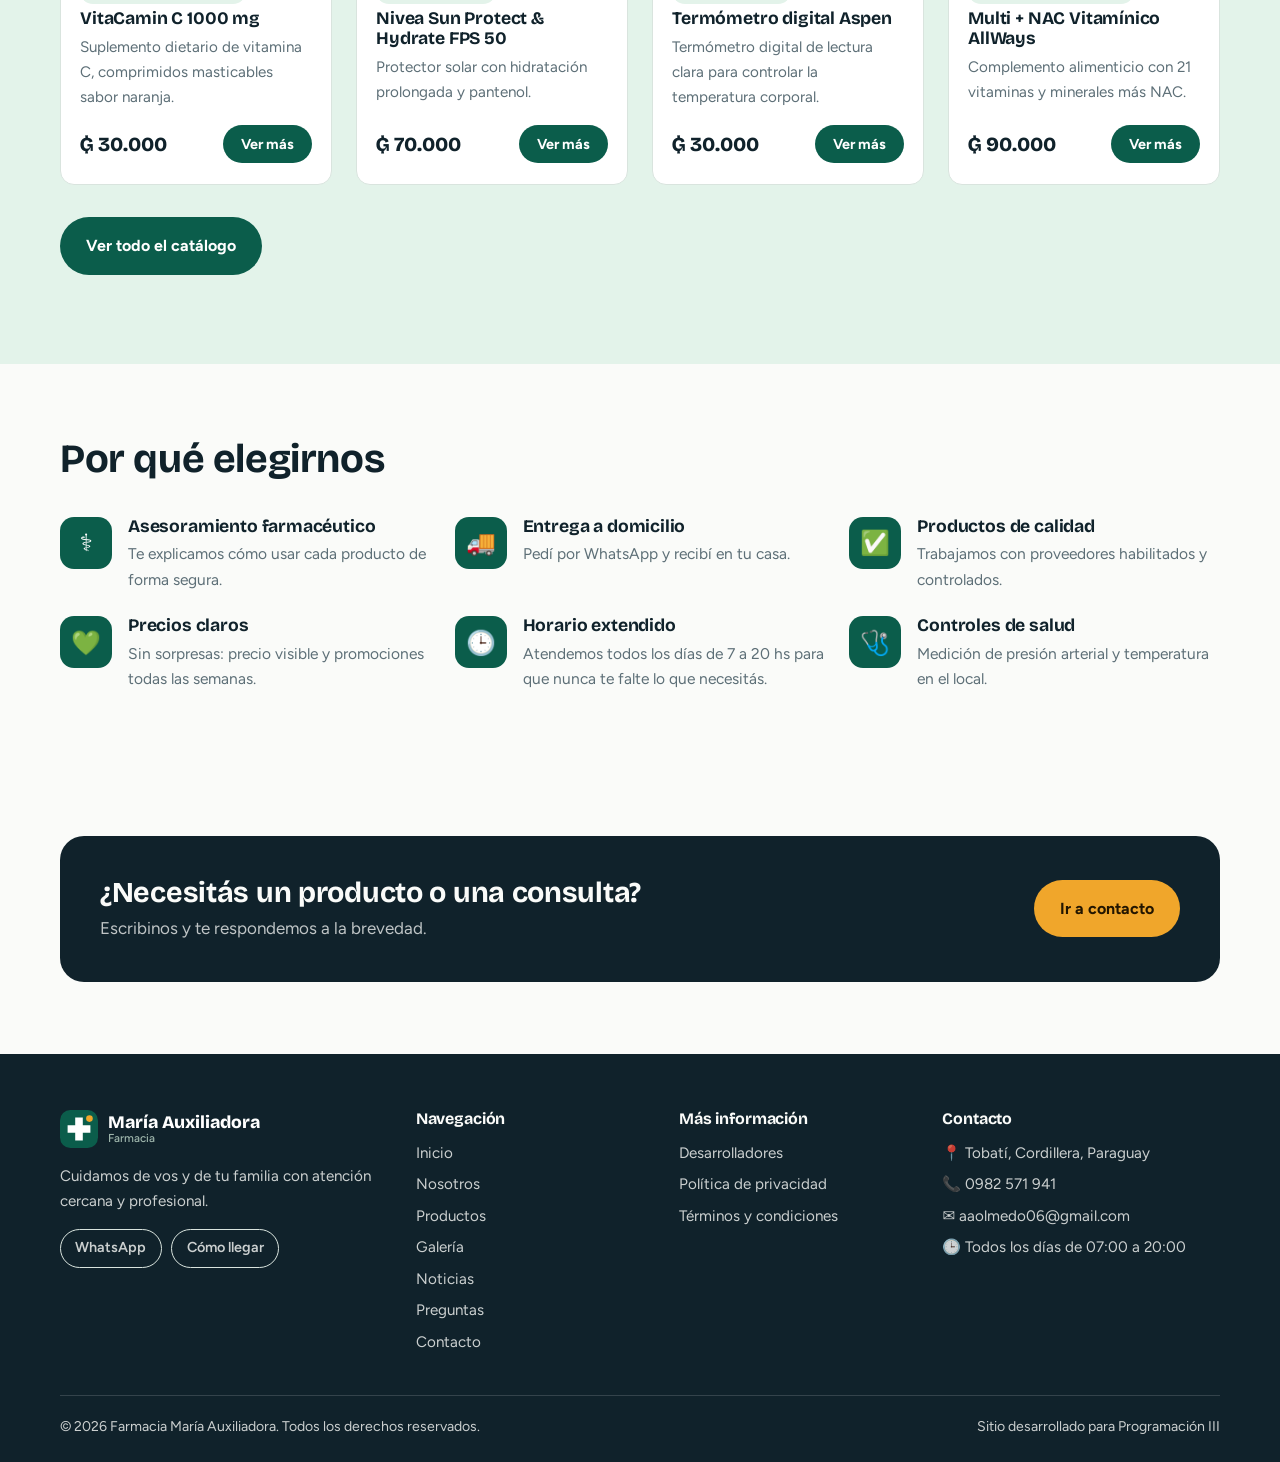
==== commit b6cbe75c: "Add files via upload" ====
--- a/index.html
+++ b/index.html
@@ -92,13 +92,6 @@
       </div>
     </section>
 
-    <section class="seccion alt" id="testimonios-seccion">
-      <div class="contenedor">
-        <div class="encabezado-seccion"><h2>Lo que dicen nuestros clientes</h2></div>
-        <div class="testimonios" id="testimonios" aria-live="polite"></div>
-      </div>
-    </section>
-
     <section class="seccion">
       <div class="contenedor">
         <div class="banda">
